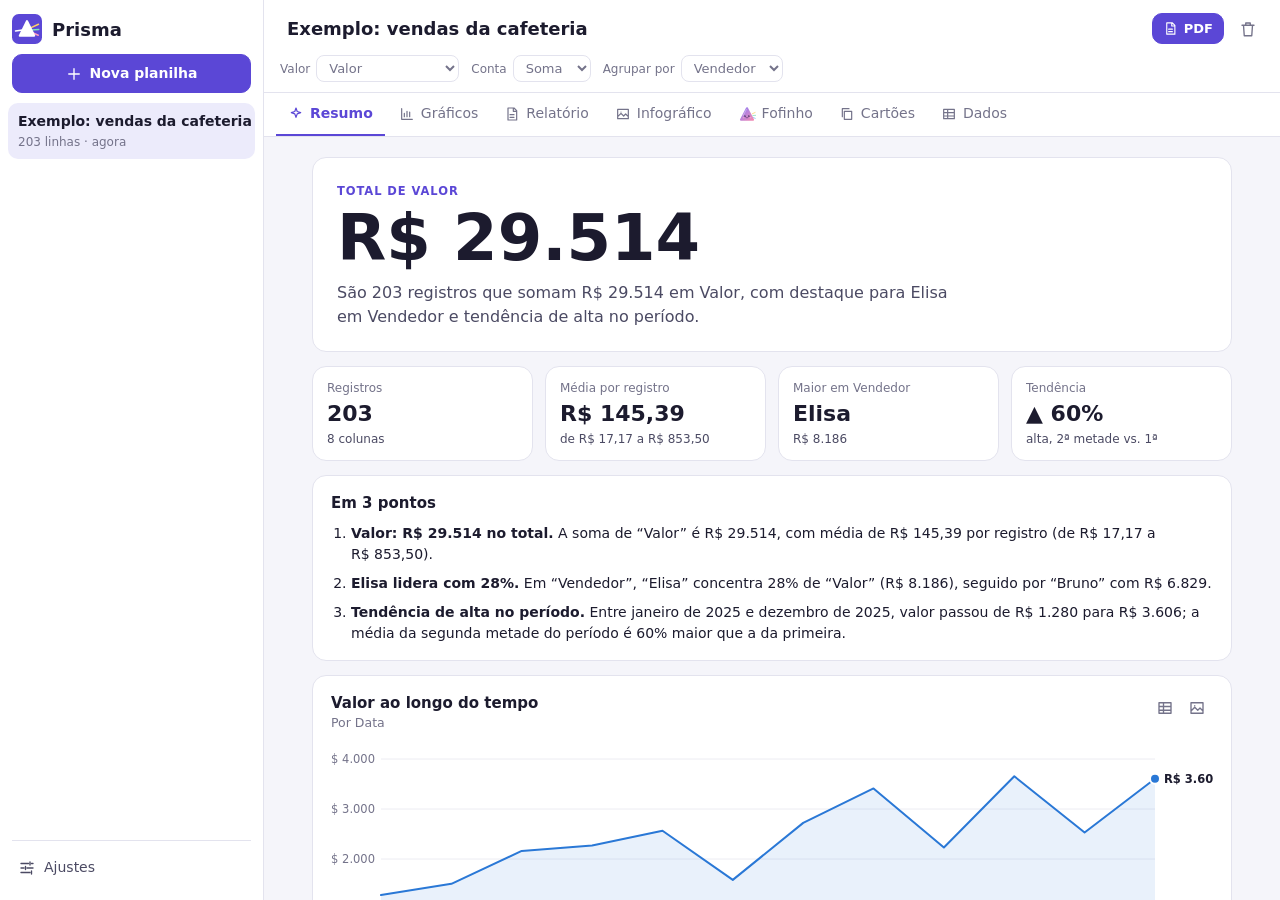
==== app/index.html @ 8625b5e3 "Prisma 1.0: app, programa de Windows e publicacao da versao web" ====
<!doctype html>
<html lang="pt-BR">
<head>
<meta charset="utf-8">
<meta name="viewport" content="width=device-width, initial-scale=1, viewport-fit=cover">
<title>Prisma</title>
<meta name="description" content="Prisma — transforma qualquer planilha do Excel ou do Google em resumo, gráficos, relatório, infográfico e cartões.">
<meta name="theme-color" content="#5b47d6">
<meta name="mobile-web-app-capable" content="yes">
<meta name="apple-mobile-web-app-capable" content="yes">
<meta name="apple-mobile-web-app-title" content="Prisma">
<link rel="manifest" href="manifest.webmanifest">
<link rel="icon" href="icons/icon-192.png">
<link rel="apple-touch-icon" href="icons/icon-192.png">
<link rel="stylesheet" href="app.css">
</head>
<body>
<div id="app">
  <aside id="sidebar"></aside>
  <main id="main">
    <header id="topbar"></header>
    <nav id="tabs"></nav>
    <div id="view"></div>
  </main>
</div>
<div id="scrim"></div>
<div id="toast"></div>
<div id="tip" hidden></div>
<input type="file" id="filepick" multiple hidden>
<script src="store.js"></script>
<script src="reader.js"></script>
<script src="analyze.js"></script>
<script src="charts.js"></script>
<script src="views.js"></script>
<script src="app.js"></script>
</body>
</html>
---- app/app.css ----
/* Prisma — estilos */
:root, [data-theme=light] {
  --bg: #f5f5fa; --surface: #ffffff; --surface2: #f0f0f7; --line: #e3e3ee; --ink: #1c1b2e; --ink2: #4b4a63; --muted: #74738a;
  --accent: #5b47d6; --accent-ink: #ffffff; --accent-soft: #ecebfb; --danger: #d03b3b;
  --grid: #ececf2; --axis: #c9c9d6; --other: #a9a8b8;
  --s1: #2a78d6; --s2: #eb6834; --s3: #1baf7a; --s4: #eda100; --s5: #e87ba4; --s6: #008300; --s7: #4a3aa7; --s8: #e34948;
  --shadow: 0 10px 30px rgba(28, 27, 46, .14);
  color-scheme: light;
}
[data-theme=dark] {
  --bg: #0f1020; --surface: #181a2e; --surface2: #21243c; --line: #2e3150; --ink: #f1f0fa; --ink2: #c6c5d8; --muted: #9897ae;
  --accent: #9d8cf5; --accent-ink: #14122b; --accent-soft: #2a2750; --danger: #f07a7a;
  --grid: #262943; --axis: #3a3d5c; --other: #6b6a80;
  --s1: #3987e5; --s2: #d95926; --s3: #199e70; --s4: #c98500; --s5: #d55181; --s6: #008300; --s7: #9085e9; --s8: #e66767;
  --shadow: 0 10px 30px rgba(0, 0, 0, .5);
  color-scheme: dark;
}
:root { font: 14px/1.5 'Segoe UI', system-ui, -apple-system, Roboto, sans-serif; }
* { box-sizing: border-box; }
html, body { height: 100%; margin: 0; }
body { background: var(--bg); color: var(--ink); overflow: hidden; }
[data-theme] { color: var(--ink); }
button, input, select, textarea { font: inherit; color: inherit; }
h1, h2, h3, p, figure { margin: 0; }
.ic { width: 18px; height: 18px; fill: none; stroke: currentColor; stroke-width: 1.8; stroke-linecap: round; stroke-linejoin: round; flex: none; }
.muted { color: var(--muted); font-size: 12.5px; }
.err { color: var(--danger); }
.grow { flex: 1; }
.center { text-align: center; }
.pad { padding: 8px 10px; }
.onlysm { display: none !important; }
[hidden] { display: none !important; }

#app { display: grid; grid-template-columns: 264px minmax(0, 1fr); height: 100%; }
#main { display: flex; flex-direction: column; min-width: 0; min-height: 0; }

/* Botões e campos */
.btn { display: inline-flex; align-items: center; justify-content: center; gap: 6px; padding: 8px 14px; border: 1px solid var(--accent); border-radius: 10px; background: var(--accent); color: var(--accent-ink); font-weight: 600; cursor: pointer; white-space: nowrap; }
.btn:hover { filter: brightness(1.08); }
.btn.ghost { background: transparent; color: var(--ink); border-color: var(--line); font-weight: 500; }
.btn.ghost:hover { background: var(--surface2); filter: none; }
.btn.danger { background: var(--danger); border-color: var(--danger); color: #fff; }
.btn.ghost.danger { background: transparent; color: var(--danger); border-color: var(--line); }
.btn.sm { padding: 5px 10px; font-size: 13px; }
.btn.sm .ic { width: 15px; height: 15px; }
.btn.block { width: 100%; }
.btn.big { padding: 12px 22px; font-size: 16px; border-radius: 14px; }
.icon { display: inline-grid; place-items: center; width: 32px; height: 32px; border: 0; border-radius: 8px; background: transparent; color: var(--muted); cursor: pointer; flex: none; }
.icon:hover { background: var(--surface2); color: var(--ink); }
input, select, textarea { background: var(--surface); border: 1px solid var(--line); border-radius: 8px; padding: 7px 10px; outline: none; max-width: 100%; }
input:focus, select:focus, textarea:focus, .btn:focus-visible, .icon:focus-visible, .tab:focus-visible { border-color: var(--accent); box-shadow: 0 0 0 3px var(--accent-soft); outline: none; }
textarea { width: 100%; resize: vertical; }
.row { display: flex; gap: 8px; align-items: center; }
.row.wrap { flex-wrap: wrap; }
.row input { flex: 1; min-width: 0; }

/* Barra lateral */
#sidebar { background: var(--surface); border-right: 1px solid var(--line); display: flex; flex-direction: column; gap: 10px; padding: 14px 12px; min-height: 0; }
.brand { display: flex; align-items: center; gap: 10px; font-size: 18px; }
.brand svg:first-child { width: 30px; height: 30px; }
.list { flex: 1; overflow: auto; display: flex; flex-direction: column; gap: 2px; margin: 0 -4px; }
.item { display: flex; flex-direction: column; gap: 1px; text-align: left; border: 0; background: transparent; border-radius: 10px; padding: 8px 10px; cursor: pointer; }
.item:hover { background: var(--surface2); }
.item.on { background: var(--accent-soft); }
.ititle { font-weight: 600; white-space: nowrap; overflow: hidden; text-overflow: ellipsis; }
.imeta { font-size: 12px; color: var(--muted); }
.sidefoot { display: flex; flex-direction: column; border-top: 1px solid var(--line); padding-top: 8px; }
.link { display: flex; align-items: center; gap: 8px; border: 0; background: transparent; padding: 8px 6px; border-radius: 8px; color: var(--ink2); cursor: pointer; text-align: left; }
.link:hover { background: var(--surface2); }

/* Topo */
#topbar { background: var(--surface); border-bottom: 1px solid var(--line); padding: 10px 16px 8px; display: flex; flex-direction: column; gap: 8px; }
.trow { display: flex; align-items: center; gap: 8px; }
#title { flex: 1; min-width: 0; border-color: transparent; background: transparent; font-size: 18px; font-weight: 700; padding: 4px 6px; text-overflow: ellipsis; }
#title:hover { border-color: var(--line); }
.focus { display: flex; gap: 12px; overflow-x: auto; padding-bottom: 2px; }
.focus label { display: flex; align-items: center; gap: 6px; font-size: 12px; color: var(--muted); white-space: nowrap; }
.focus select { padding: 4px 8px; font-size: 13px; max-width: 190px; }
#tabs { display: flex; gap: 2px; background: var(--surface); border-bottom: 1px solid var(--line); padding: 0 12px; overflow-x: auto; scrollbar-width: none; }
.tab { display: inline-flex; align-items: center; gap: 6px; border: 0; border-bottom: 2px solid transparent; background: transparent; padding: 10px 12px; color: var(--muted); cursor: pointer; white-space: nowrap; font-weight: 500; }
.tab .ic { width: 16px; height: 16px; }
.tab:hover { color: var(--ink); }
.tab.on { color: var(--accent); border-bottom-color: var(--accent); font-weight: 600; }

/* Área das visões */
#view { flex: 1; overflow: auto; padding: 20px 16px 48px; }
.view { max-width: 920px; margin: 0 auto; display: flex; flex-direction: column; gap: 14px; }
.view > * { flex: none; }
.view.v-graficos, .view.v-dados, .view.v-cartoes { max-width: 1240px; }
.card { background: var(--surface); border: 1px solid var(--line); border-radius: 14px; padding: 16px 18px; }
.card h3, .doc h3 { font-size: 15px; }
.chead { display: flex; align-items: center; justify-content: space-between; gap: 8px; margin-bottom: 6px; }
.eyebrow { font-size: 11.5px; font-weight: 700; letter-spacing: .08em; text-transform: uppercase; color: var(--accent); }
.hero { padding: 22px 24px; }
.heronum { font-size: clamp(40px, 9vw, 64px); font-weight: 700; line-height: 1.1; margin: 2px 0 8px; overflow-wrap: anywhere; }
.lead { font-size: 16px; color: var(--ink2); max-width: 62ch; }
.tiles { display: grid; grid-template-columns: repeat(auto-fit, minmax(170px, 1fr)); gap: 12px; }
.tile { background: var(--surface); border: 1px solid var(--line); border-radius: 14px; padding: 12px 14px; display: flex; flex-direction: column; min-width: 0; }
.tl { font-size: 12px; color: var(--muted); white-space: nowrap; overflow: hidden; text-overflow: ellipsis; }
.tv { font-size: 22px; font-weight: 600; white-space: nowrap; overflow: hidden; text-overflow: ellipsis; }
.ts { font-size: 12px; color: var(--ink2); }
.points { margin: 8px 0 0; padding-left: 20px; display: flex; flex-direction: column; gap: 8px; }
.para { margin-top: 8px; color: var(--ink2); }
.msg { margin: 0; white-space: pre-wrap; font: inherit; background: var(--surface2); border-radius: 10px; padding: 12px 14px; }
.findings { list-style: none; margin: 8px 0 0; padding: 0; }
.findings li { display: flex; gap: 12px; align-items: flex-start; padding: 10px 0; border-top: 1px solid var(--line); }
.findings li:first-child { border-top: 0; }
.findings p { color: var(--ink2); font-size: 13.5px; }
.findings div { flex: 1; min-width: 0; }
.femo { font-size: 22px; line-height: 1.2; }
.fbig { font-weight: 600; white-space: nowrap; color: var(--ink2); }
.findings .warn b::after { content: ' · atenção'; color: var(--danger); font-weight: 500; font-size: 12px; }
.hint, .empty { color: var(--muted); text-align: center; }
.empty { padding: 60px 20px; }

/* Gráficos */
.grid2 { display: grid; grid-template-columns: repeat(auto-fit, minmax(min(100%, 430px), 1fr)); gap: 14px; }
.chartcard { min-width: 0; }
.chartcard figcaption { display: flex; justify-content: space-between; gap: 8px; margin-bottom: 10px; }
.chartcard figcaption div { min-width: 0; }
.tools { display: flex; flex: none; }
.plainchart { margin: 10px 0 4px; }
svg.ch { display: block; max-width: 100%; height: auto; font-variant-numeric: tabular-nums; }
.pt .guide, .pt .dot { opacity: 0; }
.pt:hover .guide, .pt:hover .dot { opacity: 1; }
.mk:hover path, circle.mk:hover { filter: brightness(1.12); }
#tip { position: fixed; left: 0; top: 0; z-index: 60; pointer-events: none; background: var(--ink); color: var(--surface); padding: 5px 9px; border-radius: 8px; font-size: 12.5px; max-width: min(320px, 90vw); box-shadow: var(--shadow); }
.builder .brow { display: flex; flex-wrap: wrap; gap: 10px; align-items: flex-end; margin-top: 8px; }
.builder label { display: flex; flex-direction: column; gap: 3px; font-size: 12px; color: var(--muted); flex: 1 1 150px; min-width: 0; }
.builder select { width: 100%; }
.ctable { margin-top: 10px; }
.tscroll { overflow: auto; max-height: 340px; }
.tscroll.big { max-height: none; padding: 0; }
table { border-collapse: collapse; width: 100%; font-size: 13px; font-variant-numeric: tabular-nums; }
th, td { text-align: left; padding: 6px 10px; border-bottom: 1px solid var(--line); white-space: nowrap; max-width: 320px; overflow: hidden; text-overflow: ellipsis; }
th { color: var(--muted); font-weight: 600; font-size: 12px; position: sticky; top: 0; background: var(--surface); }
td.num { text-align: right; }
.rn { color: var(--muted); text-align: right; width: 1%; }
.thb { border: 0; background: transparent; font-weight: 600; cursor: pointer; padding: 0; display: block; color: var(--ink); }
.tsel { border: 0; padding: 0; font-size: 11px; color: var(--muted); background: transparent; margin-top: 2px; }
.dbar { display: flex; align-items: center; gap: 12px; flex-wrap: wrap; }
.searchbox { display: flex; align-items: center; gap: 8px; background: var(--surface); border: 1px solid var(--line); border-radius: 10px; padding: 0 10px; flex: 1 1 220px; max-width: 380px; color: var(--muted); }
.searchbox input { border: 0; flex: 1; padding: 8px 0; background: transparent; box-shadow: none !important; }

/* Relatório */
.doc { background: var(--surface); border: 1px solid var(--line); border-radius: 6px; padding: clamp(20px, 5vw, 48px); box-shadow: 0 2px 10px rgba(28, 27, 46, .06); }
.doc header { border-bottom: 2px solid var(--accent); padding-bottom: 14px; margin-bottom: 6px; }
.doc h1 { font-size: 28px; line-height: 1.2; margin: 4px 0; }
.doc h2 { font-size: 17px; margin: 26px 0 8px; padding-bottom: 4px; border-bottom: 1px solid var(--line); }
.doc h3 { margin: 16px 0 4px; }
.doc p, .doc li { color: var(--ink2); }
.doc ul { padding-left: 20px; display: flex; flex-direction: column; gap: 6px; }
.doc .tile { background: var(--surface2); border: 0; }

/* Infográfico */
.poster { max-width: 720px; width: 100%; margin: 0 auto; background: var(--surface); border-radius: 22px; overflow: hidden; border: 1px solid var(--line); }
.phead { background: linear-gradient(135deg, #5b47d6, #8f7cf7 60%, #f08ab4); color: #fff; padding: 30px 28px 34px; }
.phead .eyebrow { color: #fff; opacity: .85; }
.phead h1 { font-size: clamp(26px, 6vw, 38px); line-height: 1.15; margin: 6px 0 10px; }
.phead p { font-size: 15.5px; opacity: .95; }
.pbigs { display: grid; grid-template-columns: repeat(auto-fit, minmax(150px, 1fr)); gap: 10px; padding: 0 20px; margin-top: -18px; }
.pbig { background: var(--surface); border: 1px solid var(--line); border-radius: 16px; padding: 14px 12px; text-align: center; box-shadow: 0 6px 18px rgba(28, 27, 46, .08); min-width: 0; }
.pbig b { display: block; font-size: 26px; line-height: 1.15; color: var(--accent); overflow-wrap: anywhere; }
.pbig span { font-size: 12.5px; color: var(--ink2); }
.pblock { padding: 22px 28px 4px; }
.pblock h2 { font-size: 18px; display: flex; align-items: center; gap: 10px; }
.pnum { display: inline-grid; place-items: center; width: 28px; height: 28px; border-radius: 50%; background: var(--accent); color: var(--accent-ink); font-size: 14px; flex: none; }
.pfacts { display: grid; grid-template-columns: repeat(auto-fit, minmax(140px, 1fr)); gap: 10px; margin-top: 10px; }
.pfact { background: var(--accent-soft); border-radius: 14px; padding: 12px; }
.pfact span { font-size: 22px; }
.pfact b { display: block; font-size: 18px; }
.pfact p { font-size: 12.5px; color: var(--ink2); }
.pfoot { margin-top: 22px; padding: 14px 28px; background: var(--surface2); color: var(--muted); font-size: 12px; }
.hbars { display: flex; flex-direction: column; gap: 8px; margin: 12px 0 4px; }
.hb { display: grid; grid-template-columns: 26px minmax(60px, 28%) 1fr auto; gap: 8px; align-items: center; }
.hbn { font-weight: 700; color: var(--muted); text-align: center; }
.hbk { white-space: nowrap; overflow: hidden; text-overflow: ellipsis; color: var(--ink2); }
.hbt { height: 14px; display: block; }
.hbt i { display: block; height: 100%; background: var(--s1); border-radius: 0 4px 4px 0; }
.hbv { font-weight: 600; font-variant-numeric: tabular-nums; }

/* Fofinho */
.fofo { max-width: 640px; width: 100%; margin: 0 auto; background: linear-gradient(160deg, #fff5fa, #f3f1ff 55%, #eefaf5); border-radius: 28px; padding: clamp(16px, 4vw, 28px); display: flex; flex-direction: column; gap: 16px; font-size: 16px; }
.say { display: flex; align-items: flex-end; gap: 6px; }
.say .pri { flex: none; }
.bubble { position: relative; background: #fff; border-radius: 22px 22px 22px 6px; padding: 14px 18px; box-shadow: 0 6px 0 rgba(143, 124, 247, .18); color: #2b2350; }
.fcard { position: relative; background: #fff; border-radius: 26px; padding: 20px 22px; border: 3px solid var(--fc); box-shadow: 0 6px 0 var(--fc); color: #2b2350; }
.fcard h2 { font-size: 14px; text-transform: uppercase; letter-spacing: .06em; color: var(--ft); padding-right: 56px; }
.fcard p { color: #4a4368; }
.fico { position: absolute; right: 16px; top: -18px; font-size: 40px; transform: rotate(8deg); }
.fbignum { font-size: clamp(40px, 11vw, 60px); font-weight: 800; line-height: 1.15; color: var(--ft); overflow-wrap: anywhere; }
.fwho { font-size: 26px; margin: 4px 0; color: #2b2350 !important; }
.f1 { --fc: #d9dcff; --ft: #5b47d6; } .f2 { --fc: #ffe9ac; --ft: #8a6400; } .f3 { --fc: #ffd9e8; --ft: #b93a6d; }
.f4 { --fc: #c9f2e0; --ft: #0f7a57; } .f5 { --fc: #cde2fb; --ft: #1c5cab; } .f6 { --fc: #e6dcff; --ft: #5b47d6; }
.fofo .hbt { height: 20px; background: #f4f1ff; border-radius: 999px; }
.fofo .hbt i { border-radius: 999px; background: linear-gradient(90deg, #f08ab4, #8f7cf7); }
.fofo .hbn { font-size: 20px; }
.tenrow { display: flex; gap: 6px; margin: 12px 0 8px; flex-wrap: wrap; }
.tenrow i { width: 26px; height: 26px; border-radius: 50%; background: #f1e9f3; }
.tenrow i.on { background: #f08ab4; box-shadow: inset 0 -4px 0 rgba(0, 0, 0, .08); }
.flist { list-style: none; padding: 0; margin: 8px 0 0; display: flex; flex-direction: column; gap: 10px; color: #4a4368; }
.flist li { display: flex; gap: 10px; }
.flist span { font-size: 22px; line-height: 1.15; }
.fdic { margin: 8px 0 0; }
.fdic dt { font-weight: 700; color: var(--ft); margin-top: 6px; }
.fdic dd { margin: 0; color: #4a4368; }
.fend { text-align: center; color: #8a7fb0; font-size: 13px; }

/* Cartões */
.cards { display: grid; grid-template-columns: repeat(auto-fill, minmax(220px, 1fr)); gap: 16px; }
.pcard { display: flex; flex-direction: column; gap: 8px; align-items: center; }
.pcimg { width: 100%; border-radius: 16px; overflow: hidden; box-shadow: var(--shadow); line-height: 0; }
.pcimg svg { width: 100%; height: auto; display: block; }

/* Boas-vindas */
.welcome { max-width: 560px; margin: 6vh auto 0; text-align: center; display: flex; flex-direction: column; align-items: center; gap: 14px; }
.welcome h1 { font-size: clamp(22px, 5vw, 30px); line-height: 1.2; }
.welcome p { color: var(--ink2); font-size: 15px; }

/* Janelas e avisos */
.modalwrap { position: fixed; inset: 0; background: rgba(15, 16, 32, .5); display: grid; place-items: center; padding: 16px; z-index: 40; }
.modal { background: var(--surface); border-radius: 16px; width: min(460px, 100%); max-height: 92vh; overflow: auto; box-shadow: var(--shadow); }
.modal.wide { width: min(560px, 100%); }
.mhead { display: flex; align-items: center; justify-content: space-between; padding: 14px 18px 0; }
.mhead h2 { font-size: 17px; }
.mbody { padding: 10px 18px 18px; }
.mbody label { display: block; font-weight: 600; margin: 14px 0 5px; }
.mbody select { width: 100%; }
.mfoot { display: flex; justify-content: flex-end; gap: 8px; margin-top: 14px; }
.dropzone { border: 2px dashed var(--line); border-radius: 14px; padding: 22px 16px; text-align: center; display: flex; flex-direction: column; align-items: center; gap: 8px; color: var(--ink2); }
.dropzone.over { border-color: var(--accent); background: var(--accent-soft); }
.dropzone > .ic { width: 34px; height: 34px; color: var(--accent); }
#toast { position: fixed; left: 50%; bottom: 22px; transform: translate(-50%, 30px); opacity: 0; pointer-events: none; transition: .2s; background: var(--ink); color: var(--surface); padding: 10px 16px; border-radius: 12px; z-index: 70; display: flex; gap: 12px; align-items: center; max-width: min(560px, 92vw); box-shadow: var(--shadow); }
#toast.on { transform: translate(-50%, 0); opacity: 1; pointer-events: auto; }
.tact { border: 0; background: transparent; color: inherit; font-weight: 700; text-decoration: underline; cursor: pointer; }
#scrim { display: none; }

@media (max-width: 820px) {
  #app { grid-template-columns: minmax(0, 1fr); }
  #sidebar { position: fixed; inset: 0 auto 0 0; width: min(300px, 86vw); z-index: 30; transform: translateX(-102%); transition: transform .2s; padding-top: max(14px, env(safe-area-inset-top)); }
  body.side-open #sidebar { transform: none; box-shadow: var(--shadow); }
  body.side-open #scrim { display: block; position: fixed; inset: 0; background: rgba(15, 16, 32, .45); z-index: 20; }
  .onlysm { display: inline-grid !important; }
  .hidesm { display: none; }
  #topbar { padding: max(8px, env(safe-area-inset-top)) 10px 6px; }
  #view { padding: 14px 10px calc(40px + env(safe-area-inset-bottom)); }
  #tabs { padding: 0 4px; }
  .pblock { padding: 18px 16px 2px; }
  .phead { padding: 24px 18px 30px; }
  .pbigs { padding: 0 12px; grid-template-columns: repeat(auto-fit, minmax(96px, 1fr)); gap: 8px; }
  .pbig { padding: 12px 6px; }
  .pbig b { font-size: 19px; }
}
@media (prefers-reduced-motion: reduce) { * { transition: none !important; } }
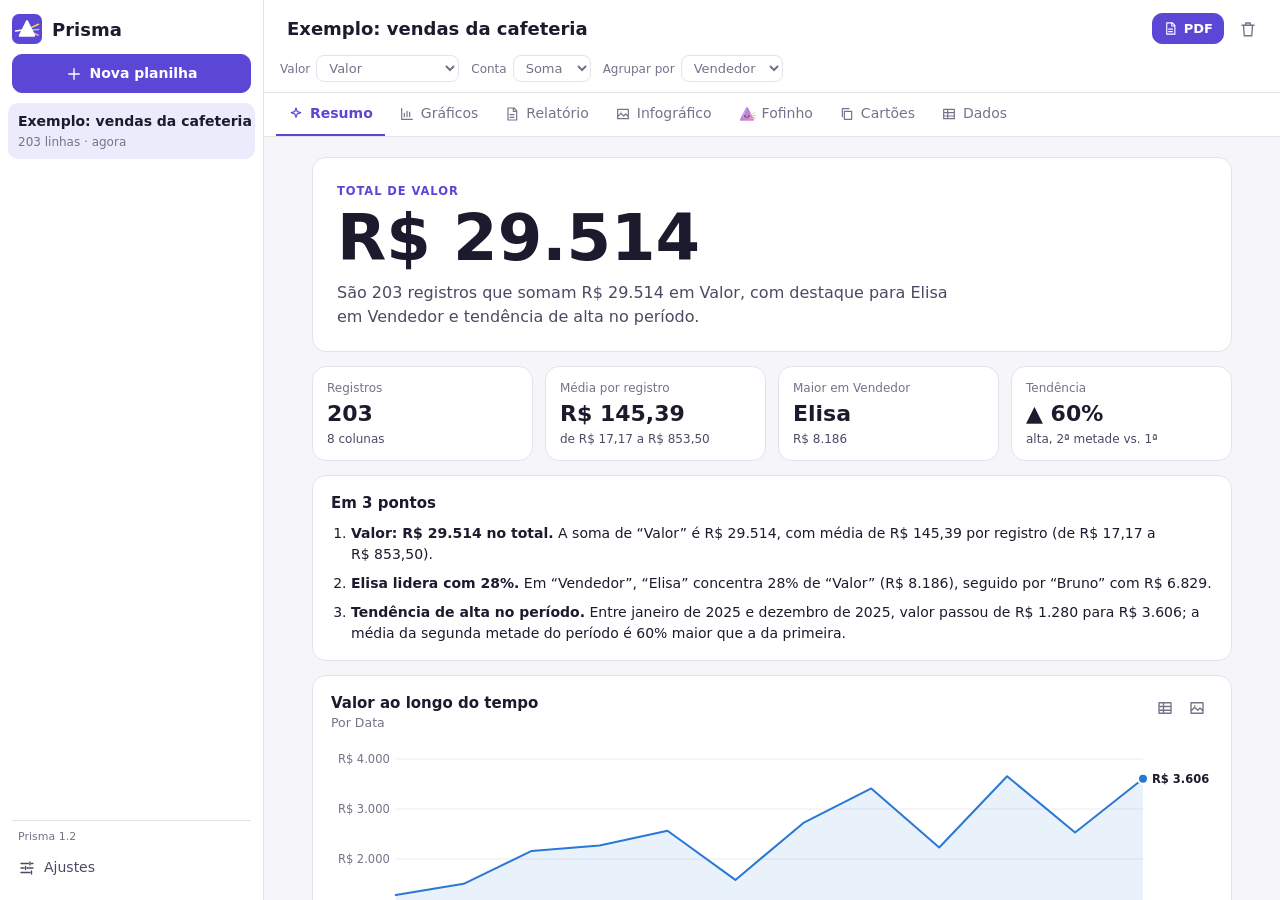
==== commit 5bee21c5: "Sincronização pela conta Google no site e no celular" ====
--- a/app/index.html
+++ b/app/index.html
@@ -27,6 +27,7 @@
 <div id="toast"></div>
 <div id="tip" hidden></div>
 <input type="file" id="filepick" multiple hidden>
+<script src="gsync.js" data-app="prisma"></script>
 <script src="store.js"></script>
 <script src="reader.js"></script>
 <script src="analyze.js"></script>
--- a/app/app.css
+++ b/app/app.css
@@ -113,6 +113,24 @@
 .hint, .empty { color: var(--muted); text-align: center; }
 .empty { padding: 60px 20px; }
 
+.gtitle { font-size: clamp(22px, 5vw, 30px); line-height: 1.2; margin: 2px 0 8px; }
+.tlist { display: grid; grid-template-columns: repeat(auto-fill, minmax(min(100%, 280px), 1fr)); gap: 10px; margin-top: 10px; }
+.tcard { display: flex; flex-direction: column; gap: 3px; text-align: left; border: 1px solid var(--line); background: var(--surface); border-radius: 12px; padding: 10px 12px; cursor: pointer; min-width: 0; }
+.tcard:hover { border-color: var(--accent); background: var(--surface2); }
+.tcard.on { border-color: var(--accent); background: var(--accent-soft); }
+.tone { font-size: 12.5px; color: var(--ink2); }
+.ts:empty { display: none; }
+
+.notice { display: flex; align-items: center; gap: 10px; flex-wrap: wrap; background: var(--accent-soft); border: 1px solid var(--accent); border-radius: 12px; padding: 10px 14px; }
+.notice span { flex: 1 1 260px; }
+.notice > .ic { color: var(--accent); }
+.ver { font-size: 11px; color: var(--muted); padding: 0 6px 4px; }
+
+.choice { display: flex !important; gap: 10px; align-items: flex-start; border: 1px solid var(--line); border-radius: 12px; padding: 10px 12px; margin: 8px 0 !important; cursor: pointer; font-weight: 400 !important; }
+.choice:has(input:checked) { border-color: var(--accent); background: var(--accent-soft); }
+.choice input { margin-top: 3px; padding: 0; }
+.choice small { display: block; color: var(--ink2); font-size: 12.5px; }
+
 /* Gráficos */
 .grid2 { display: grid; grid-template-columns: repeat(auto-fit, minmax(min(100%, 430px), 1fr)); gap: 14px; }
 .chartcard { min-width: 0; }
